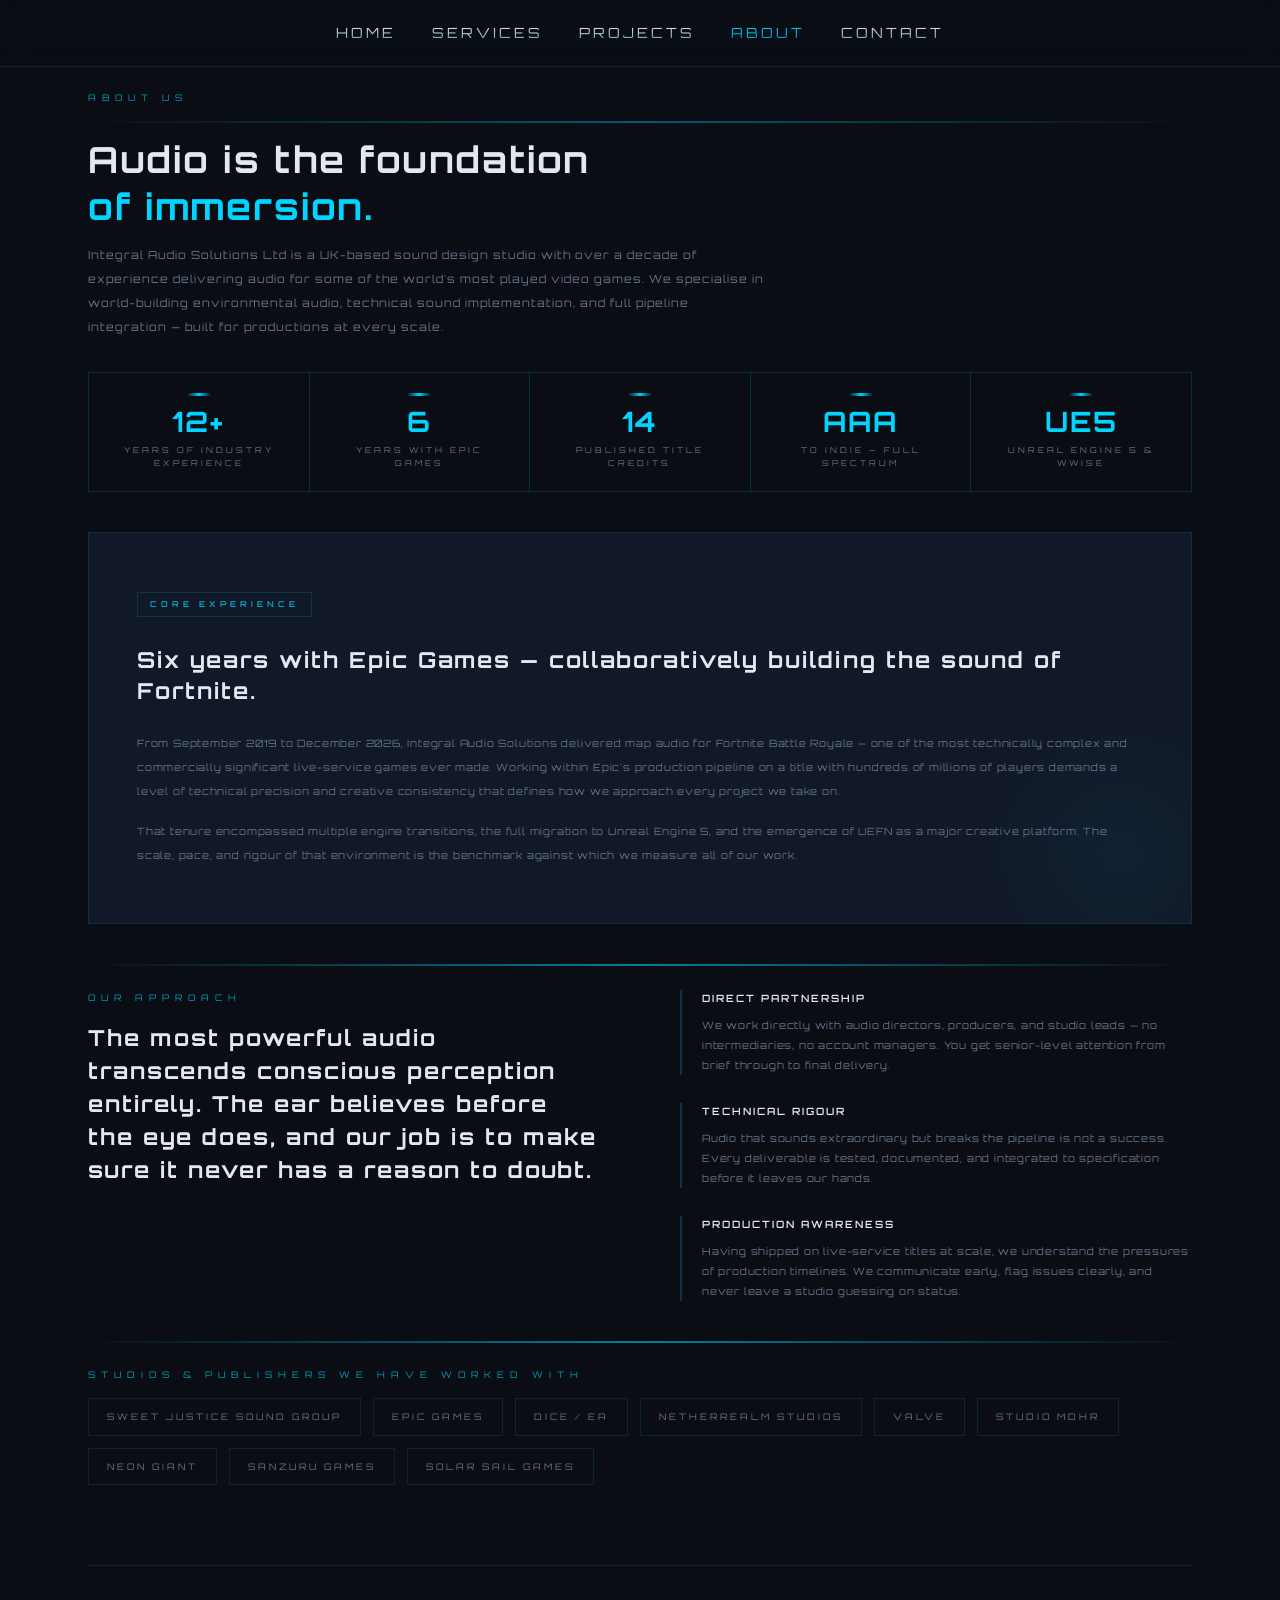
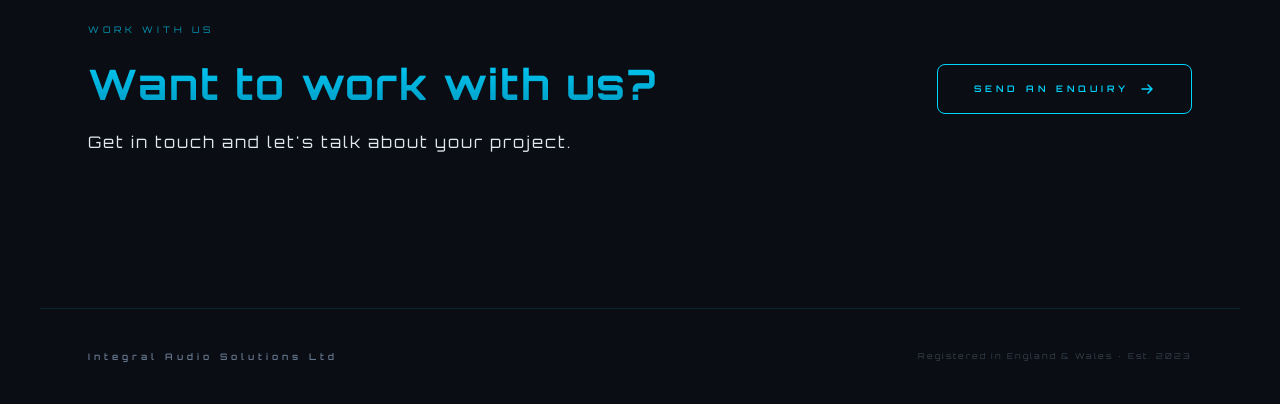
==== pages/about.html @ 3fc66975 "update" ====
<!DOCTYPE html>
<html lang="en-GB">
<head>
  <meta charset="UTF-8">
  <meta name="viewport" content="width=device-width, initial-scale=1.0">
  <!-- ==========================================================
       FAVICON / APP ICONS
       The browser picks the best match it understands from this
       list. The SVG is the master file (stays sharp at any size);
       the two PNGs cover browsers that don't support SVG icons;
       the Apple touch icon is used when the site is saved to an
       iOS home screen. A legacy favicon.ico also sits at the site
       root, which browsers and crawlers request automatically.
       ========================================================== -->
  <link rel="icon" type="image/svg+xml" href="../assets/images/favicon.svg">
  <link rel="icon" type="image/png" sizes="32x32" href="../assets/images/favicon-32x32.png">
  <link rel="icon" type="image/png" sizes="16x16" href="../assets/images/favicon-16x16.png">
  <link rel="apple-touch-icon" sizes="180x180" href="../assets/images/apple-touch-icon.png">
  <link rel="manifest" href="../site.webmanifest">
  <!-- Tints the browser chrome on mobile to match the site background -->
  <meta name="theme-color" content="#0a0e14">


  <!-- Primary SEO -->
  <title>About — UK Game Audio Contractor with AAA Credits | Integral Audio Solutions Ltd</title>
  <meta name="description" content="Integral Audio Solutions Ltd is a UK-based game audio company with 12+ years of industry experience. Six years delivering Fortnite Battle Royale map audio for Epic Games, with deep specialisms in UE5, Wwise, and UEFN.">
  <link rel="canonical" href="https://www.integralaudiosolutions.co.uk/pages/about.html">

  <!-- Open Graph — controls how the site looks when shared on LinkedIn, Slack, Discord -->
  <meta property="og:type" content="website">
  <meta property="og:url" content="https://www.integralaudiosolutions.co.uk/pages/about.html">
  <meta property="og:title" content="About Integral Audio Solutions Ltd — UK Game Audio">
  <meta property="og:description" content="12+ years of AAA game audio experience. Six years on Fortnite Battle Royale with Epic Games. Specialists in UE5, Wwise, UEFN and world-building environmental audio.">
  <meta property="og:site_name" content="Integral Audio Solutions Ltd">

  <link href="https://fonts.googleapis.com/css2?family=Orbitron:wght@400;600;700&display=swap" rel="stylesheet">

  <style>
    *, *::before, *::after { box-sizing: border-box; margin: 0; padding: 0; }

    :root {
      --bg:       #0a0e14;
      --surface:  #111827;
      --surface-2:#1a2332;
      --cyan:     #00d4ff;
      --violet:   #7c3aed;
      --text:     #e2e8f0;
      --muted:    #64748b;
      --border:   rgba(0,212,255,0.12);
      --font:     'Orbitron','Courier New',monospace;
    }

    html { scroll-behavior: smooth; }

    body {
      background: var(--bg);
      color: var(--text);
      font-family: var(--font);
      font-size: 15px;
      line-height: 1.7;
      overflow-x: hidden;
      min-height: 100vh;
    }

    /* ── NAV ─────────────────────────────────────────────────── */
    nav {
      position: fixed;
      top: 0; left: 0; right: 0;
      z-index: 100;
      display: flex;
      align-items: center;
      justify-content: center;
      padding: 20px 48px;
      background: rgba(10,14,20,0.85);
      backdrop-filter: blur(12px);
      -webkit-backdrop-filter: blur(12px);
      border-bottom: 1px solid var(--border);
    }

    .nav-links {
      display: flex;
      gap: 36px;
      list-style: none;
    }

    .nav-links a {
      font-family: var(--font);
      font-size: 14px;
      font-weight: 400;
      letter-spacing: 3px;
      text-decoration: none;
      text-transform: uppercase;
      background: linear-gradient(180deg, #e2e8f0 0%, #7a9ab5 100%);
      -webkit-background-clip: text;
      -webkit-text-fill-color: transparent;
      background-clip: text;
    }
    .nav-links a:hover,
    .nav-links a.active {
      background: linear-gradient(180deg, #00d4ff 0%, #0090b8 100%);
      -webkit-background-clip: text;
      -webkit-text-fill-color: transparent;
      background-clip: text;
    }

    /* ── HAMBURGER BUTTON ────────────────────────────────── */
    .nav-burger {
      display: none;
      flex-direction: column;
      justify-content: center;
      align-items: center;
      gap: 5px;
      width: 40px;
      height: 40px;
      background: transparent;
      border: 1px solid var(--border);
      cursor: pointer;
      padding: 8px;
      flex-shrink: 0;
    }
    .nav-burger span {
      display: block;
      width: 22px;
      height: 2px;
      background: var(--cyan);
      transition: transform 0.3s, opacity 0.3s;
    }
    .nav-burger.open span:nth-child(1) { transform: translateY(7px) rotate(45deg); }
    .nav-burger.open span:nth-child(2) { opacity: 0; }
    .nav-burger.open span:nth-child(3) { transform: translateY(-7px) rotate(-45deg); }

    /* ── MOBILE NAV OVERLAY ──────────────────────────────── */
    .nav-overlay {
      display: none;
      position: fixed;
      inset: 0;
      z-index: 200;
      background: rgba(10,14,20,0.97);
      backdrop-filter: blur(16px);
      -webkit-backdrop-filter: blur(16px);
      flex-direction: column;
      align-items: center;
      justify-content: center;
    }
    .nav-overlay.open { display: flex; }
    .nav-overlay ul {
      list-style: none;
      display: flex;
      flex-direction: column;
      align-items: center;
      width: 100%;
    }
    .nav-overlay ul li {
      width: 100%;
      text-align: center;
      border-bottom: 1px solid var(--border);
    }
    .nav-overlay ul li:first-child { border-top: 1px solid var(--border); }
    .nav-overlay ul a {
      display: block;
      padding: 22px 24px;
      font-family: var(--font);
      font-size: 11px;
      font-weight: 400;
      letter-spacing: 4px;
      text-transform: uppercase;
      text-decoration: none;
      background: linear-gradient(180deg, #e2e8f0 0%, #7a9ab5 100%);
      -webkit-background-clip: text;
      -webkit-text-fill-color: transparent;
      background-clip: text;
    }
    .nav-overlay ul a:hover,
    .nav-overlay ul a.active {
      background: linear-gradient(180deg, #00d4ff 0%, #0090b8 100%);
      -webkit-background-clip: text;
      -webkit-text-fill-color: transparent;
      background-clip: text;
    }
    .nav-overlay-close {
      position: absolute;
      top: 16px; right: 20px;
      background: transparent;
      border: none;
      cursor: pointer;
      font-family: var(--font);
      font-size: 18px;
      color: var(--cyan);
      padding: 8px;
    }

    @media (max-width: 700px) {
      nav { justify-content: flex-end; padding: 14px 20px; }
      .nav-links { display: none; }
      .nav-burger { display: flex; }
    }


    /* ── PAGE LAYOUT ─────────────────────────────────────────── */
    .page-wrap {
      max-width: 1200px;
      margin: 0 auto;
      padding: 90px 48px 96px;
    }

    /* ── PAGE HEADER ─────────────────────────────────────────── */
    .page-header {
      margin-bottom: 32px;
    }

    .page-label {
      font-size: 9px;
      font-weight: 400;
      letter-spacing: 6px;
      color: var(--cyan);
      text-transform: uppercase;
      opacity: 0.7;
      margin-bottom: 16px;
    }

    .page-title {
      font-size: clamp(22px, 3vw, 36px);
      font-weight: 700;
      letter-spacing: 2px;
      color: var(--text);
      line-height: 1.3;
      margin-bottom: 12px;
    }

    .page-title span { color: var(--cyan); }

    .page-divider {
      width: 100%;
      height: 2px;
      background: linear-gradient(90deg, transparent 0%, var(--cyan) 50%, transparent 100%);
      opacity: 0.38; /* 50% brighter than 0.25 */
      margin-bottom: 14px;
    }

    .page-intro {
      font-size: 11px;
      letter-spacing: 1px;
      color: var(--muted);
      line-height: 2.2;
      max-width: 680px;
    }

    /* ── STAT ROW ────────────────────────────────────────────── */
    .stat-row {
      display: flex;
      border: 1px solid rgba(0,212,255,0.18); /* brighter border */
      margin-bottom: 40px;
    }

    .stat-item {
      flex: 1;
      padding: 20px 28px; /* tighter vertical */
      border-right: 1px solid rgba(0,212,255,0.18);
      text-align: center;
    }

    .stat-item:last-child { border-right: none; }

    .stat-item::before {
      content: '';
      display: block;
      width: 24px;
      height: 3px; /* thicker accent bar */
      background: linear-gradient(90deg, transparent, var(--cyan), transparent);
      margin: 0 auto 12px;
    }

    .stat-number {
      font-size: 28px;
      font-weight: 700;
      color: var(--cyan);
      letter-spacing: 2px;
      line-height: 1;
      margin-bottom: 8px;
    }

    .stat-label {
      font-size: 8px;
      font-weight: 400;
      letter-spacing: 3px;
      color: var(--muted);
      text-transform: uppercase;
    }

    /* ── EPIC GAMES FEATURE BLOCK ────────────────────────────── */
    .feature-block {
      display: block;
      margin-bottom: 40px;
    }

    .feature-main {
      background: var(--surface);
      border: 1px solid var(--border);
      padding: 56px 48px;
      position: relative;
      overflow: hidden;
    }

    /* Subtle glow in corner */
    .feature-main::after {
      content: '';
      position: absolute;
      bottom: -80px; right: -80px;
      width: 300px; height: 300px;
      background: radial-gradient(circle, rgba(0,212,255,0.05) 0%, transparent 70%);
      pointer-events: none;
    }

    .feature-tag {
      display: inline-block;
      font-size: 8px;
      font-weight: 600;
      letter-spacing: 4px;
      color: var(--cyan);
      text-transform: uppercase;
      border: 1px solid rgba(0,212,255,0.2);
      padding: 5px 12px;
      margin-bottom: 28px;
      opacity: 0.8;
    }

    .feature-title {
      font-size: clamp(16px, 2vw, 22px);
      font-weight: 700;
      letter-spacing: 2px;
      color: var(--text);
      line-height: 1.4;
      margin-bottom: 24px;
    }

    .feature-body {
      font-size: 10px;
      letter-spacing: 0.8px;
      color: var(--muted);
      line-height: 2.4;
    }

    .feature-body p + p { margin-top: 16px; }

    /* Right column — stack of two detail cards */
    .feature-detail-col {
      display: flex;
      flex-direction: column;
      gap: 2px;
    }

    .feature-detail {
      flex: 1;
      background: var(--surface);
      border: 1px solid var(--border);
      padding: 36px 36px;
    }

    .detail-label {
      font-size: 8px;
      font-weight: 600;
      letter-spacing: 4px;
      color: var(--cyan);
      text-transform: uppercase;
      opacity: 0.7;
      margin-bottom: 12px;
    }

    .detail-value {
      font-size: 10px;
      letter-spacing: 1px;
      color: var(--muted);
      line-height: 2;
    }

    .detail-value strong {
      color: var(--text);
      font-weight: 600;
    }

    /* ── ETHOS SECTION ───────────────────────────────────────── */
    .ethos-section {
      border-top: 2px solid transparent;
      border-image: linear-gradient(90deg, transparent 0%, rgba(0,212,255,0.57) 50%, transparent 100%) 1;
      padding-top: 24px;
      margin-bottom: 40px;
      display: grid;
      grid-template-columns: 1fr 1fr;
      gap: 80px;
      align-items: start;
    }

    .ethos-left .section-label {
      font-size: 9px;
      font-weight: 400;
      letter-spacing: 6px;
      color: var(--cyan);
      text-transform: uppercase;
      opacity: 0.7;
      margin-bottom: 16px;
    }

    .ethos-left .section-title {
      font-size: clamp(16px, 2vw, 22px);
      font-weight: 700;
      letter-spacing: 2px;
      color: var(--text);
      line-height: 1.5;
    }

    .ethos-right {
      display: flex;
      flex-direction: column;
      gap: 28px;
    }

    .ethos-point {
      border-left: 2px solid rgba(0,212,255,0.2);
      padding-left: 20px;
      transition: border-color 0.2s;
    }

    .ethos-point:hover {
      border-left-color: var(--cyan);
    }

    .ethos-point-title {
      font-size: 10px;
      font-weight: 600;
      letter-spacing: 2px;
      color: var(--text);
      text-transform: uppercase;
      margin-bottom: 8px;
    }

    .ethos-point-body {
      font-size: 10px;
      letter-spacing: 0.8px;
      color: var(--muted);
      line-height: 2;
    }

    /* ── CLIENT SECTION ──────────────────────────────────────── */
    .clients-section {
      border-top: 2px solid transparent;
      border-image: linear-gradient(90deg, transparent 0%, rgba(0,212,255,0.57) 50%, transparent 100%) 1;
      padding-top: 24px;
      margin-bottom: 40px;
    }

    .clients-label {
      font-size: 9px;
      font-weight: 400;
      letter-spacing: 6px;
      color: var(--cyan);
      text-transform: uppercase;
      opacity: 0.7;
      margin-bottom: 16px;
    }

    .clients-list {
      display: flex;
      flex-wrap: wrap;
      gap: 12px;
    }

    .client-tag {
      font-size: 9px;
      letter-spacing: 3px;
      color: var(--muted);
      text-transform: uppercase;
      border: 1px solid var(--border);
      padding: 10px 18px;
      transition: border-color 0.2s, color 0.2s;
    }

    .client-tag:hover {
      border-color: rgba(0,212,255,0.3);
      color: var(--text);
    }

    /* ── CTA BAND ────────────────────────────────────────────── */
    .cta-band {
      background: transparent;
      border: none;
      padding: 56px 0;
      display: flex;
      align-items: center;
      justify-content: space-between;
      gap: 40px;
      margin-top: 80px;
      border-top: 1px solid var(--border);
    }

    .cta-label {
      font-size: 9px;
      letter-spacing: 4px;
      color: var(--cyan);
      text-transform: uppercase;
      opacity: 0.7;
      margin-bottom: 12px;
    }

    .cta-title {
      font-size: clamp(28px, 3.5vw, 42px);
      font-weight: 700;
      letter-spacing: 2px;
      background: linear-gradient(180deg, #00d4ff 0%, #0090b8 100%);
      -webkit-background-clip: text;
      -webkit-text-fill-color: transparent;
      background-clip: text;
    }

    .cta-subtitle {
      font-size: clamp(12px, 1.5vw, 16px);
      font-weight: 400;
      letter-spacing: 2px;
      color: var(--text);
      margin-top: 8px;
    }

    .btn-cta {
      flex-shrink: 0;
      display: inline-flex;
      align-items: center;
      gap: 10px;
      padding: 16px 36px;
      border: 1px solid var(--cyan);
      border-radius: 8px;
      background: transparent;
      color: var(--cyan);
      font-family: var(--font);
      font-size: 9px;
      font-weight: 600;
      letter-spacing: 4px;
      text-transform: uppercase;
      text-decoration: none;
      transition: background 0.25s, color 0.25s;
    }
    .btn-cta:hover { background: var(--cyan); color: var(--bg); }
    .btn-cta svg { transition: transform 0.25s; }
    .btn-cta:hover svg { transform: translateX(4px); }

    /* ── FOOTER ──────────────────────────────────────────────── */
    footer {
      padding: 40px 48px;
      display: flex;
      align-items: center;
      justify-content: space-between;
      border-top: 1px solid var(--border);
      max-width: 1200px;
      margin: 0 auto;
    }

    .footer-name {
      font-size: 9px;
      font-weight: 600;
      letter-spacing: 4px;
      color: var(--muted);
    }

    .footer-copy {
      font-size: 8px;
      letter-spacing: 2px;
      color: var(--muted);
      opacity: 0.5;
    }

    /* ── RESPONSIVE ──────────────────────────────────────────── */
    @media (max-width: 900px) {
      .feature-block { grid-template-columns: 1fr; }
      .ethos-section { grid-template-columns: 1fr; gap: 40px; }
      .cta-band { flex-direction: column; align-items: flex-start; gap: 24px; }
    }

    @media (max-width: 600px) {
      .page-wrap { padding: 100px 20px 64px; }
      .stat-row { flex-wrap: wrap; }
      .stat-item { min-width: 50%; border-bottom: 1px solid var(--border); }
      .feature-main { padding: 36px 24px; }
      footer { flex-direction: column; gap: 12px; text-align: center; padding: 32px 20px; }
    }
  </style>
</head>

<body>

  <!-- NAV -->
  <nav>
    <ul class="nav-links">
      <li><a href="../index.html">Home</a></li>
      <li><a href="services.html">Services</a></li>
      <li><a href="projects.html">Projects</a></li>
      <li><a href="about.html" class="active">About</a></li>
      <li><a href="contact.html">Contact</a></li>
    </ul>
    <button class="nav-burger" id="nav-burger" aria-label="Open navigation"><span></span><span></span><span></span></button>
  </nav>

  <div class="nav-overlay" id="nav-overlay">
    <button class="nav-overlay-close" id="nav-overlay-close" aria-label="Close">&#10005;</button>
    <ul>
      <li><a href="../index.html">Home</a></li>
      <li><a href="services.html">Services</a></li>
      <li><a href="projects.html">Projects</a></li>
      <li><a href="about.html" class="active">About</a></li>
      <li><a href="contact.html">Contact</a></li>
    </ul>
  </div>

  <div class="page-wrap">

    <!-- Header -->
    <div class="page-header">
      <div class="page-label">About Us</div>
      <div class="page-divider"></div>
      <h1 class="page-title">
        Audio is the foundation<br>
        <span>of immersion.</span>
      </h1>
      <p class="page-intro">
        Integral Audio Solutions Ltd is a UK-based sound design studio with over a
        decade of experience delivering audio for some of the world's most played
        video games. We specialise in world-building environmental audio, technical
        sound implementation, and full pipeline integration — built for productions
        at every scale.
      </p>
    </div>

    <!-- Stats -->
    <div class="stat-row">
      <div class="stat-item">
        <div class="stat-number">12+</div>
        <div class="stat-label">Years of industry experience</div>
      </div>
      <div class="stat-item">
        <div class="stat-number">6</div>
        <div class="stat-label">Years with Epic Games</div>
      </div>
      <div class="stat-item">
        <div class="stat-number">14</div>
        <div class="stat-label">Published title credits</div>
      </div>
      <div class="stat-item">
        <div class="stat-number">AAA</div>
        <div class="stat-label">To Indie — full spectrum</div>
      </div>
      <div class="stat-item">
        <div class="stat-number">UE5</div>
        <div class="stat-label">Unreal Engine 5 &amp; Wwise</div>
      </div>
    </div>

    <!-- Epic Games feature -->
    <div class="feature-block">

      <div class="feature-main">
        <div class="feature-tag">Core Experience</div>
        <h2 class="feature-title">Six years with Epic Games — collaboratively building the sound of Fortnite.</h2>
        <div class="feature-body">
          <p>
            From September 2019 to December 2026, Integral Audio Solutions delivered
            map audio for Fortnite Battle Royale — one of the most technically complex
            and commercially significant live-service games ever made. Working within
            Epic's production pipeline on a title with hundreds of millions of players
            demands a level of technical precision and creative consistency that defines
            how we approach every project we take on.
          </p>
          <p>
            That tenure encompassed multiple engine transitions, the full migration to
            Unreal Engine 5, and the emergence of UEFN as a major creative platform.
            The scale, pace, and rigour of that environment is the benchmark against
            which we measure all of our work.
          </p>
        </div>
      </div>

    </div>

    <!-- Ethos -->
    <div class="ethos-section">
      <div class="ethos-left">
        <div class="section-label">Our Approach</div>
        <div class="section-title">
          The most powerful audio transcends conscious perception entirely. The ear believes before the eye does, and our job is to make sure it never has a reason to doubt.
        </div>
      </div>
      <div class="ethos-right">
        <div class="ethos-point">
          <div class="ethos-point-title">Direct Partnership</div>
          <p class="ethos-point-body">
            We work directly with audio directors, producers, and studio leads — no
            intermediaries, no account managers. You get senior-level attention from
            brief through to final delivery.
          </p>
        </div>
        <div class="ethos-point">
          <div class="ethos-point-title">Technical Rigour</div>
          <p class="ethos-point-body">
            Audio that sounds extraordinary but breaks the pipeline is not a success.
            Every deliverable is tested, documented, and integrated to specification
            before it leaves our hands.
          </p>
        </div>
        <div class="ethos-point">
          <div class="ethos-point-title">Production Awareness</div>
          <p class="ethos-point-body">
            Having shipped on live-service titles at scale, we understand the pressures
            of production timelines. We communicate early, flag issues clearly, and
            never leave a studio guessing on status.
          </p>
        </div>
      </div>
    </div>

    <!-- Clients -->
    <div class="clients-section">
      <div class="clients-label">Studios &amp; Publishers We Have Worked With</div>
      <div class="clients-list">
        <div class="client-tag">Sweet Justice Sound Group</div>
        <div class="client-tag">Epic Games</div>
        <div class="client-tag">DICE / EA</div>
        <div class="client-tag">NetherRealm Studios</div>
        <div class="client-tag">Valve</div>
        <div class="client-tag">Studio MDHR</div>
        <div class="client-tag">Neon Giant</div>
        <div class="client-tag">Sanzuru Games</div>
        <div class="client-tag">Solar Sail Games</div>
      </div>
    </div>

    <!-- CTA -->
    <div class="cta-band">
      <div>
        <div class="cta-label">Work With Us</div>
        <div class="cta-title">Want to work with us?</div>
        <div class="cta-subtitle">Get in touch and let's talk about your project.</div>
      </div>
      <a href="contact.html" class="btn-cta">
        Send an Enquiry
        <svg width="16" height="16" viewBox="0 0 16 16" fill="none">
          <path d="M3 8h10M9 4l4 4-4 4" stroke="currentColor"
                stroke-width="1.5" stroke-linecap="round" stroke-linejoin="round"/>
        </svg>
      </a>
    </div>

  </div>

  <!-- FOOTER -->
  <footer>
    <div class="footer-name">Integral Audio Solutions Ltd</div>
    <div class="footer-copy">Registered in England &amp; Wales · Est. 2023</div>
  </footer>


  <script>
    /* ── Hamburger menu ──────────────────────────────────── */
    const burger   = document.getElementById('nav-burger');
    const overlay  = document.getElementById('nav-overlay');
    const closeBtn = document.getElementById('nav-overlay-close');
    function openMenu()  { overlay.classList.add('open'); burger.classList.add('open'); document.body.style.overflow = 'hidden'; }
    function closeMenu() { overlay.classList.remove('open'); burger.classList.remove('open'); document.body.style.overflow = ''; }
    burger.addEventListener('click', openMenu);
    closeBtn.addEventListener('click', closeMenu);
    overlay.querySelectorAll('a').forEach(a => a.addEventListener('click', closeMenu));
  </script>
  <script data-goatcounter="https://integralaudio.goatcounter.com/count" async src="//gc.zgo.at/count.js"></script>
</body>
</html>
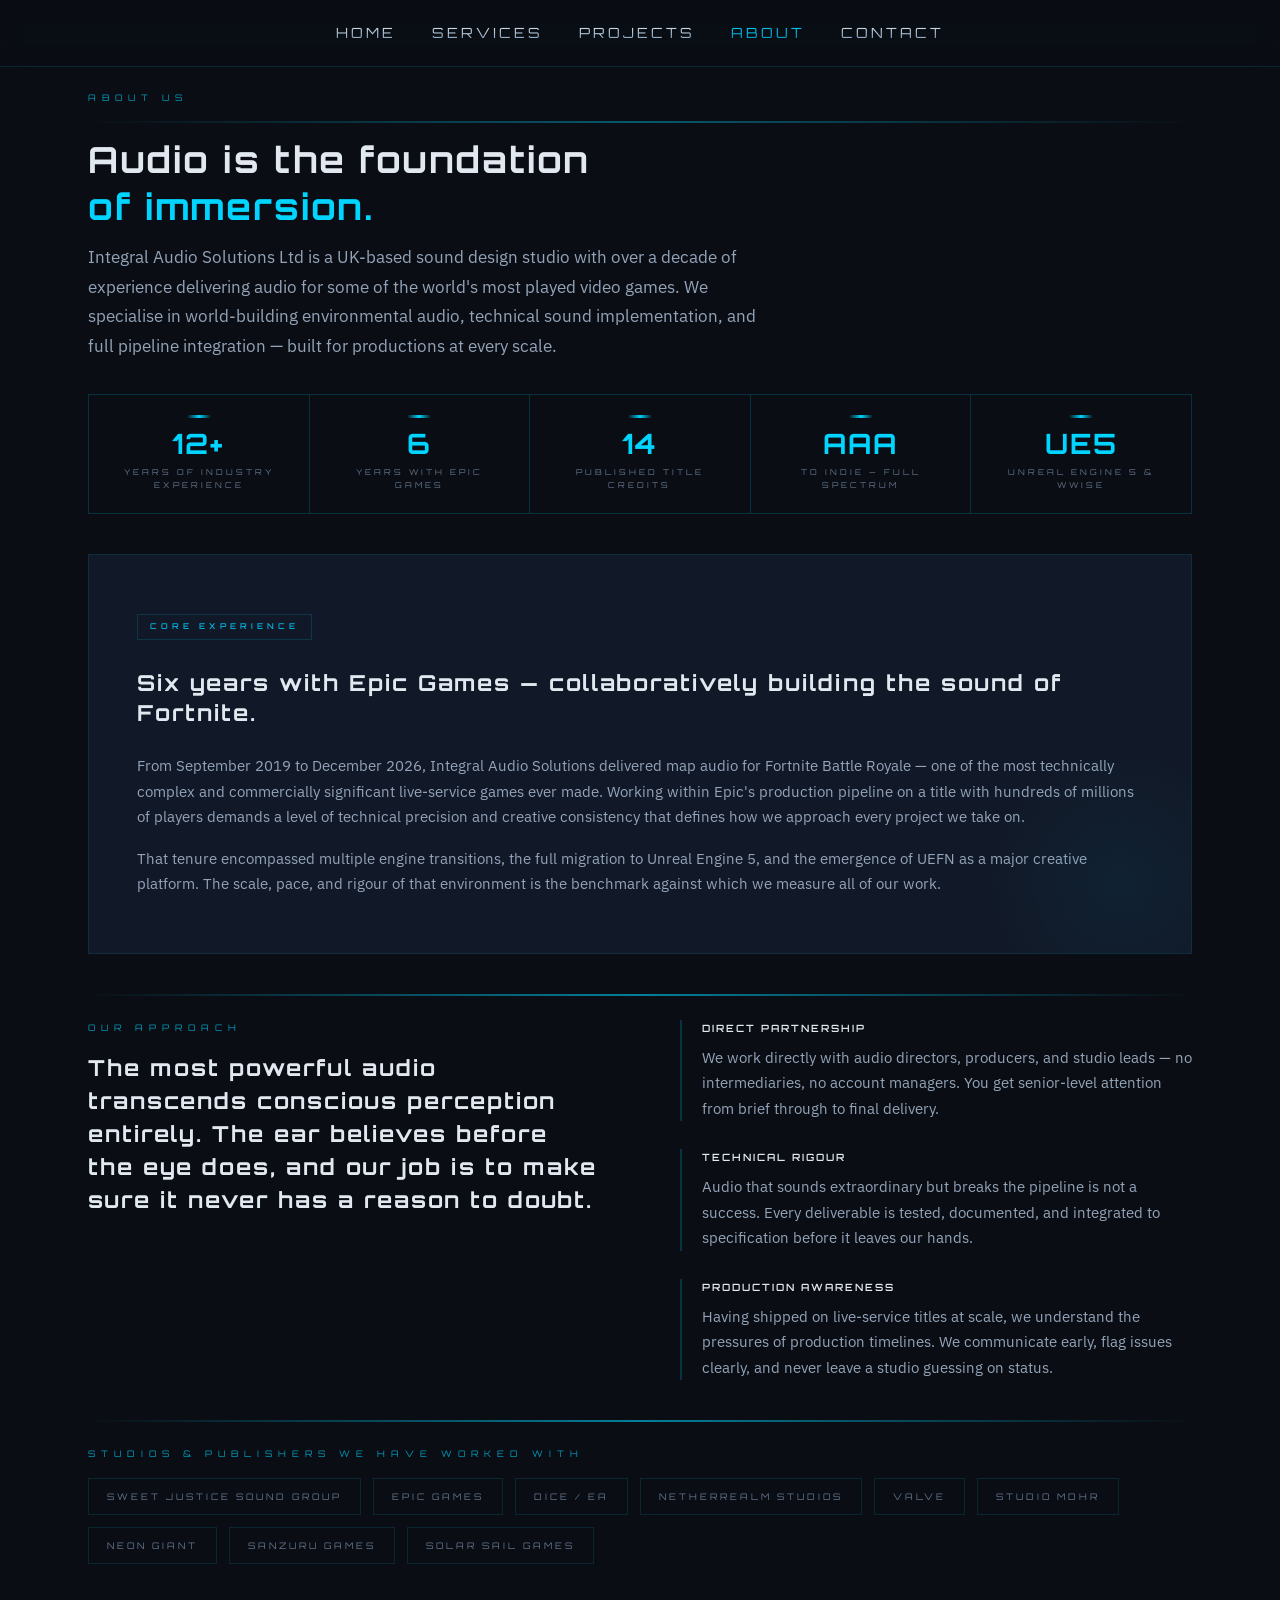
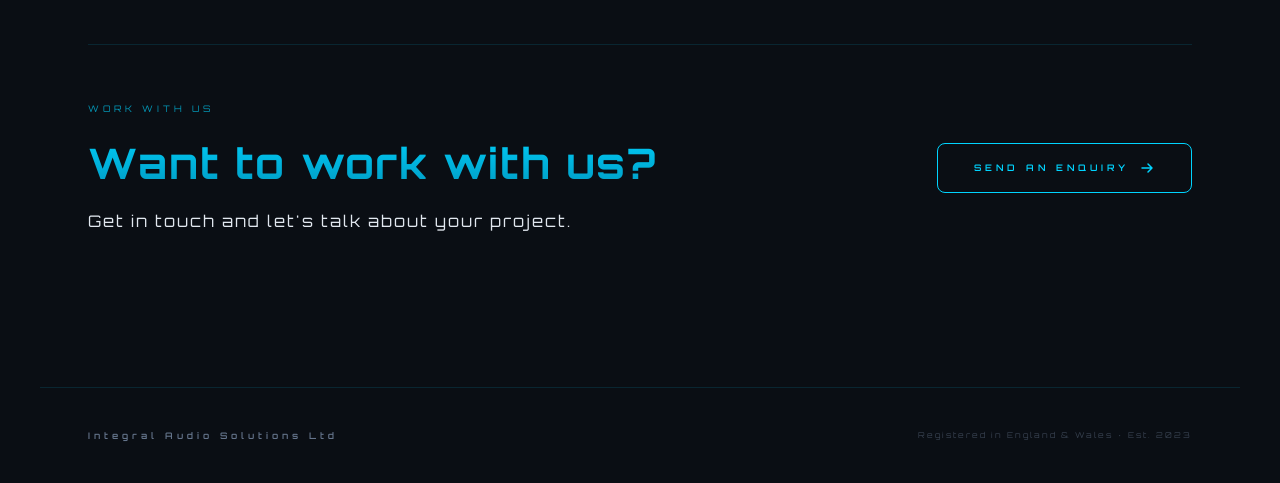
==== commit 0204a4a4: "Body text to IBM Plex Sans; projects one card per row on phones; fix contact page side-scroll and iP" ====
--- a/pages/about.html
+++ b/pages/about.html
@@ -33,7 +33,7 @@
   <meta property="og:description" content="12+ years of AAA game audio experience. Six years on Fortnite Battle Royale with Epic Games. Specialists in UE5, Wwise, UEFN and world-building environmental audio.">
   <meta property="og:site_name" content="Integral Audio Solutions Ltd">
 
-  <link href="https://fonts.googleapis.com/css2?family=Orbitron:wght@400;600;700&display=swap" rel="stylesheet">
+  <link href="https://fonts.googleapis.com/css2?family=Orbitron:wght@400;600;700&family=IBM+Plex+Sans:wght@400;500;600&display=swap" rel="stylesheet">
 
   <style>
     *, *::before, *::after { box-sizing: border-box; margin: 0; padding: 0; }
@@ -579,6 +579,53 @@
       .stat-item { min-width: 50%; border-bottom: 1px solid var(--border); }
       .feature-main { padding: 36px 24px; }
       footer { flex-direction: column; gap: 12px; text-align: center; padding: 32px 20px; }
+    }
+
+    /* =====================================================
+       READABLE BODY TEXT — IBM Plex Sans
+       Orbitron stays for the logo, headings, labels, buttons
+       and navigation. Anything you read as a sentence uses
+       IBM Plex Sans instead: no wide letter-spacing, larger
+       size, and a lighter grey (#94a3b8) for better contrast
+       on the dark background. This block sits at the end of
+       the stylesheet so it overrides the older Orbitron rules.
+       ===================================================== */
+    :root {
+      --font-text: 'IBM Plex Sans', system-ui, -apple-system, 'Segoe UI', sans-serif;
+      --text-body: #94a3b8;  /* body copy grey — brighter than --muted */
+    }
+
+    /* Lead paragraphs — intros at the top of a page */
+    .page-intro {
+      font-family: var(--font-text);
+      font-size: 17px;
+      letter-spacing: 0;
+      line-height: 1.75;
+      color: var(--text-body);
+    }
+
+    /* Card and section descriptions */
+    .feature-body,
+    .detail-value,
+    .ethos-point-body {
+      font-family: var(--font-text);
+      font-size: 15px;
+      letter-spacing: 0;
+      line-height: 1.7;
+      color: var(--text-body);
+    }
+
+    /* Bold words inside body text keep the same font, just heavier */
+    .page-intro strong, .feature-body strong, .detail-value strong, .ethos-point-body strong {
+      font-family: var(--font-text);
+      font-weight: 600;
+      color: var(--text);
+    }
+
+    /* Phones — slightly smaller so lines are not too short */
+    @media (max-width: 768px) {
+      .page-intro { font-size: 16px; }
+      .feature-body, .detail-value, .ethos-point-body { font-size: 14.5px; }
     }
   </style>
 </head>
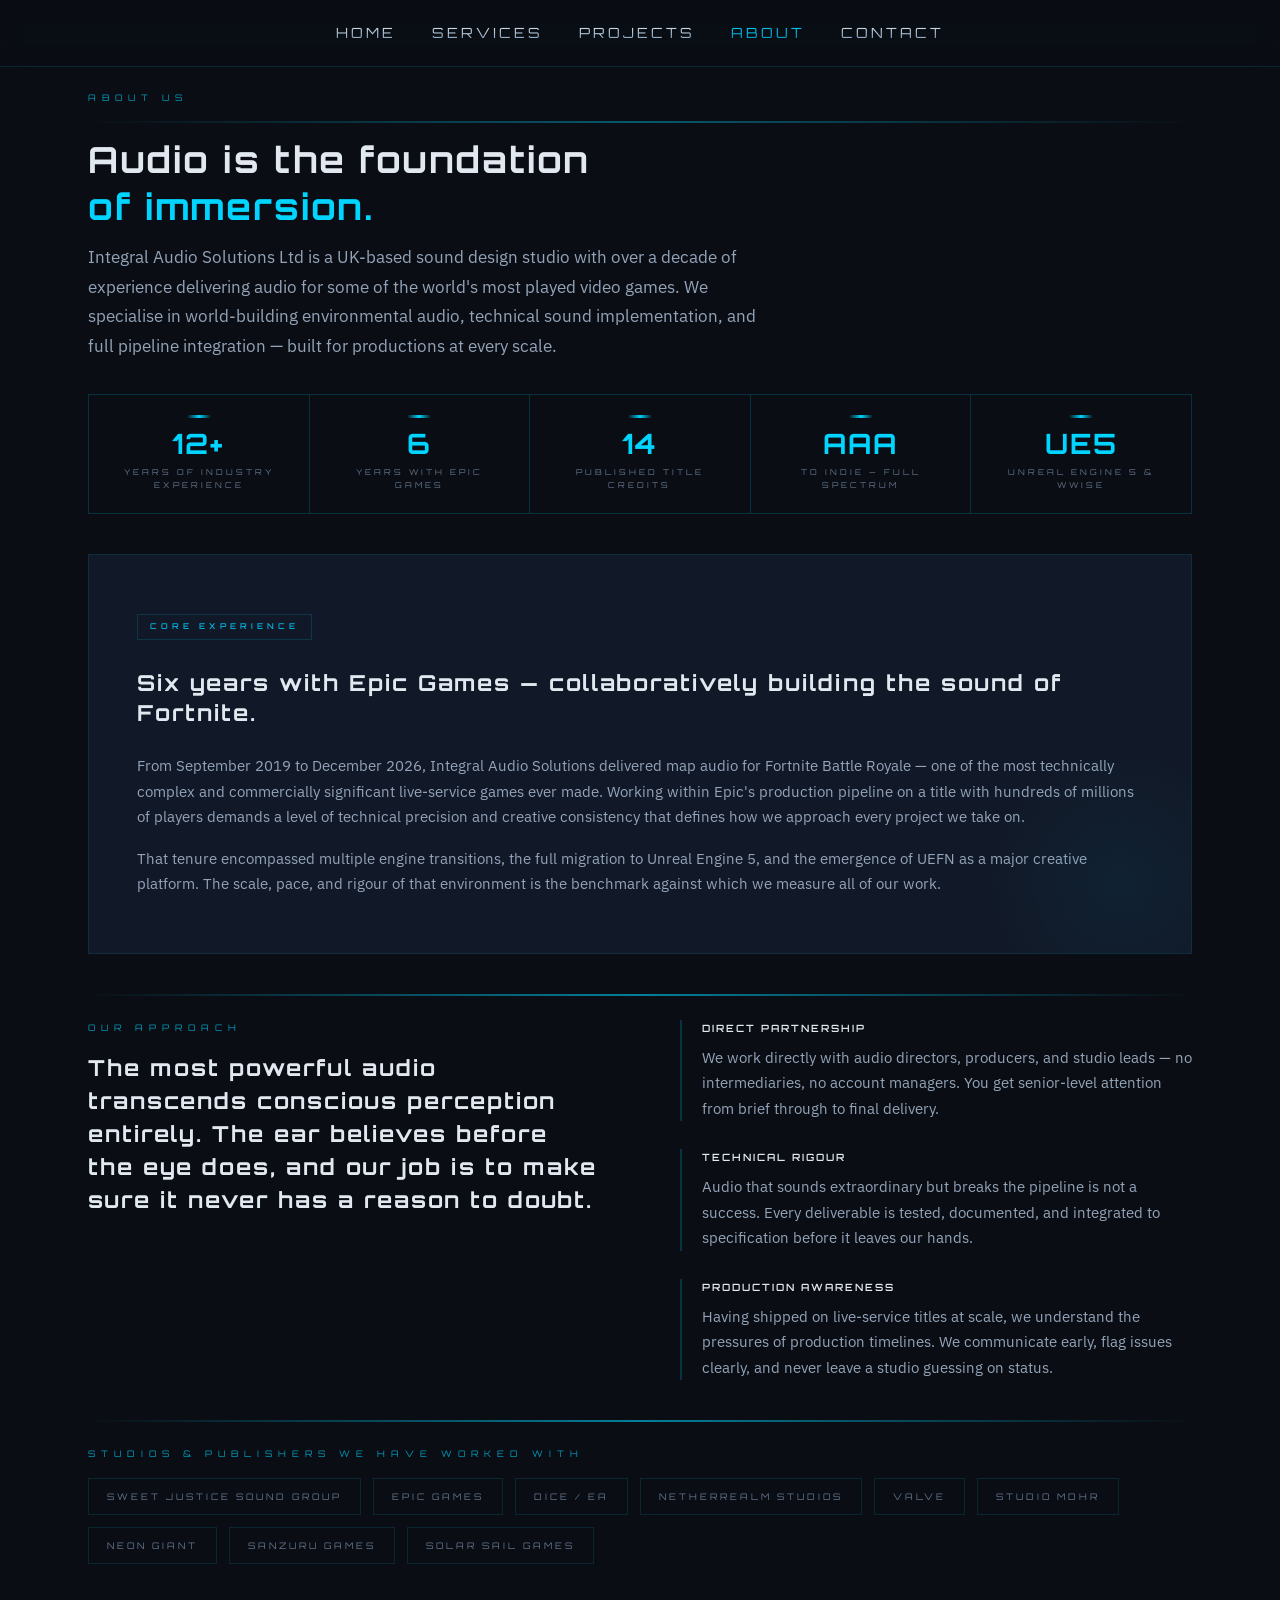
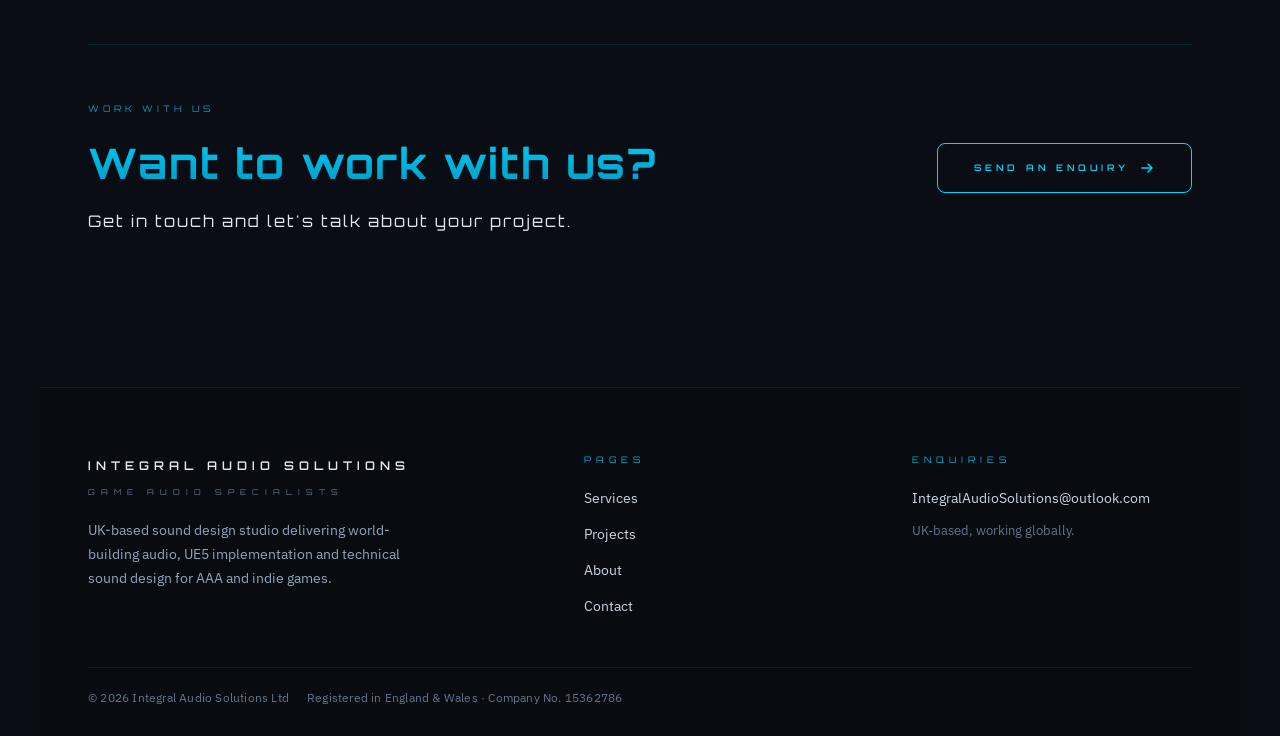
==== commit 78c3f48d: "New footer: page links, enquiries email, company number" ====
--- a/pages/about.html
+++ b/pages/about.html
@@ -626,6 +626,114 @@
     @media (max-width: 768px) {
       .page-intro { font-size: 16px; }
       .feature-body, .detail-value, .ethos-point-body { font-size: 14.5px; }
+    }
+    /* =====================================================
+       FOOTER — company details, page links and enquiries
+       Three columns on desktop, stacked on phones.
+       The bottom strip carries the legal details a UK
+       limited company should show on its website.
+       ===================================================== */
+    footer.site-footer {
+      display: block;
+      padding: 64px 48px 28px;
+      border-top: 1px solid var(--border);
+      background: #080b10;           /* a touch darker than the page */
+      text-align: left;
+    }
+
+    .footer-inner {
+      max-width: 1200px;
+      margin: 0 auto;
+      display: grid;
+      grid-template-columns: 1.6fr 1fr 1fr;
+      gap: 48px;
+    }
+
+    /* Brand column */
+    .footer-brand-name {
+      font-family: 'Orbitron', 'Courier New', monospace;
+      font-size: 12px;
+      font-weight: 600;
+      letter-spacing: 5px;
+      color: #e2e8f0;
+      text-decoration: none;
+    }
+    .footer-brand-sub {
+      font-family: 'Orbitron', 'Courier New', monospace;
+      font-size: 8px;
+      letter-spacing: 6px;
+      color: #64748b;
+      margin-top: 8px;
+    }
+    .footer-blurb {
+      font-family: 'IBM Plex Sans', system-ui, sans-serif;
+      font-size: 14px;
+      line-height: 1.7;
+      color: #94a3b8;
+      margin-top: 20px;
+      max-width: 340px;
+    }
+
+    /* Column headings — same style as the section labels */
+    .footer-heading {
+      font-family: 'Orbitron', 'Courier New', monospace;
+      font-size: 9px;
+      letter-spacing: 5px;
+      color: #00d4ff;
+      text-transform: uppercase;
+      opacity: 0.8;
+      margin-bottom: 18px;
+    }
+
+    .footer-links {
+      list-style: none;
+      display: flex;
+      flex-direction: column;
+      gap: 10px;
+    }
+
+    .footer-links a,
+    .footer-email {
+      font-family: 'IBM Plex Sans', system-ui, sans-serif;
+      font-size: 14px;
+      color: #cbd5e1;
+      text-decoration: none;
+      transition: color 0.2s;
+    }
+    .footer-links a:hover,
+    .footer-email:hover { color: #00d4ff; }
+
+    .footer-email { overflow-wrap: anywhere; }  /* only wraps on very narrow screens */
+
+    .footer-note {
+      font-family: 'IBM Plex Sans', system-ui, sans-serif;
+      font-size: 13px;
+      color: #64748b;
+      margin-top: 10px;
+      line-height: 1.6;
+    }
+
+    /* Legal strip along the bottom */
+    .footer-legal {
+      max-width: 1200px;
+      margin: 48px auto 0;
+      padding-top: 20px;
+      border-top: 1px solid var(--border);
+      font-family: 'IBM Plex Sans', system-ui, sans-serif;
+      font-size: 12px;
+      color: #64748b;
+      letter-spacing: 0.2px;
+      display: flex;
+      flex-wrap: wrap;
+      gap: 6px 18px;
+    }
+
+    @media (max-width: 768px) {
+      footer.site-footer { padding: 48px 20px 24px; text-align: left; }
+      .footer-inner { grid-template-columns: 1fr 1fr; gap: 36px 24px; }
+      .footer-brand { grid-column: 1 / -1; }   /* brand spans the full width */
+      .footer-inner > div:last-child { grid-column: 1 / -1; } /* enquiries full width so the email fits on one line */
+      .footer-legal { flex-direction: column; margin-top: 36px; }
     }
   </style>
 </head>
@@ -795,9 +903,49 @@
   </div>
 
   <!-- FOOTER -->
-  <footer>
-    <div class="footer-name">Integral Audio Solutions Ltd</div>
-    <div class="footer-copy">Registered in England &amp; Wales · Est. 2023</div>
+  <footer class="site-footer">
+    <div class="footer-inner">
+
+      <!-- Brand -->
+      <div class="footer-brand">
+        <a class="footer-brand-name" href="../index.html">INTEGRAL AUDIO SOLUTIONS</a>
+        <div class="footer-brand-sub">GAME AUDIO SPECIALISTS</div>
+        <p class="footer-blurb">
+          UK-based sound design studio delivering world-building audio, UE5 implementation
+          and technical sound design for AAA and indie games.
+        </p>
+      </div>
+
+      <!-- Page links -->
+      <div>
+        <div class="footer-heading">Pages</div>
+        <ul class="footer-links">
+          <li><a href="services.html">Services</a></li>
+          <li><a href="projects.html">Projects</a></li>
+          <li><a href="about.html">About</a></li>
+          <li><a href="contact.html">Contact</a></li>
+        </ul>
+      </div>
+
+      <!-- Enquiries -->
+      <div>
+        <div class="footer-heading">Enquiries</div>
+        <a class="footer-email" href="mailto:IntegralAudioSolutions@outlook.com">IntegralAudioSolutions@outlook.com</a>
+        <p class="footer-note">UK-based, working globally.</p>
+      </div>
+
+    </div>
+
+    <!-- Legal details: company name, number and where registered -->
+    <div class="footer-legal">
+      <span>&copy; <span class="footer-year">2026</span> Integral Audio Solutions Ltd</span>
+      <span>Registered in England &amp; Wales · Company No. 15362786</span>
+    </div>
+
+    <script>
+      /* Keeps the copyright year current without editing the HTML each January */
+      document.querySelectorAll('.footer-year').forEach(el => el.textContent = new Date().getFullYear());
+    </script>
   </footer>
 
 
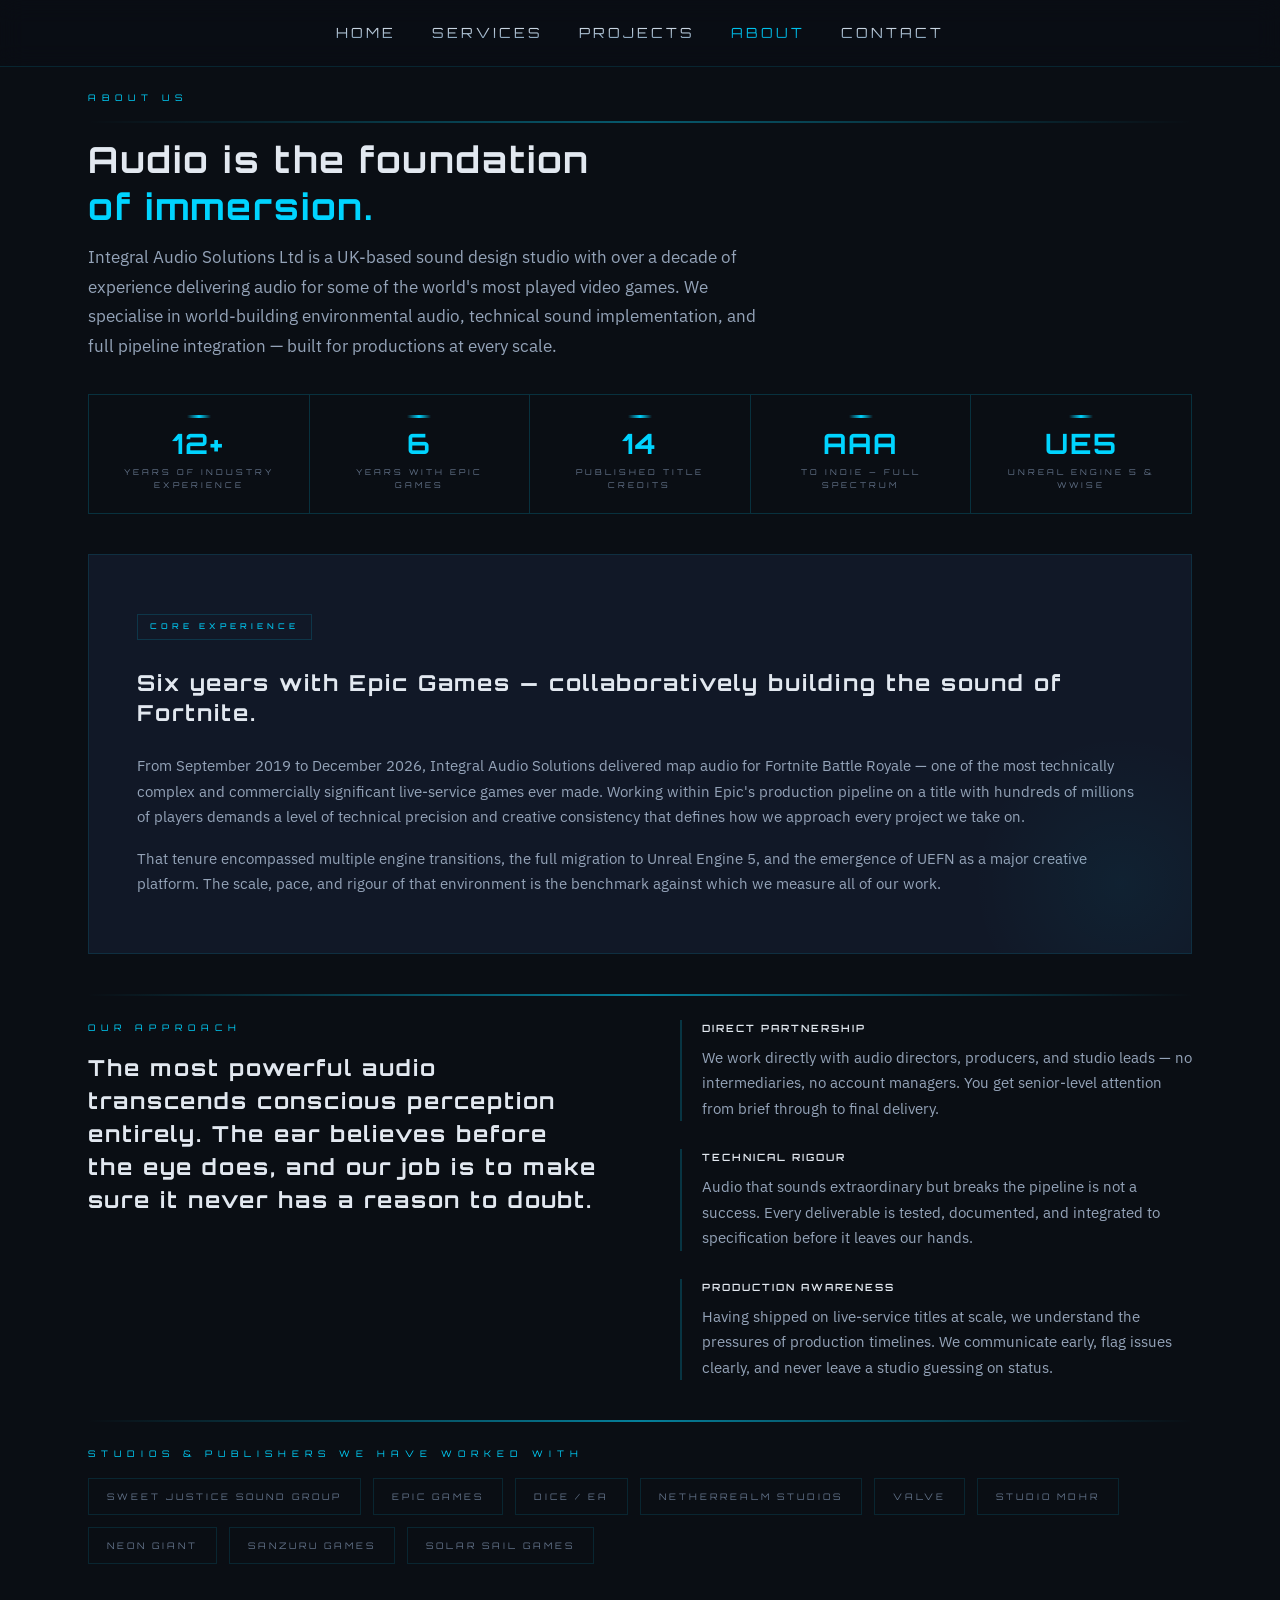
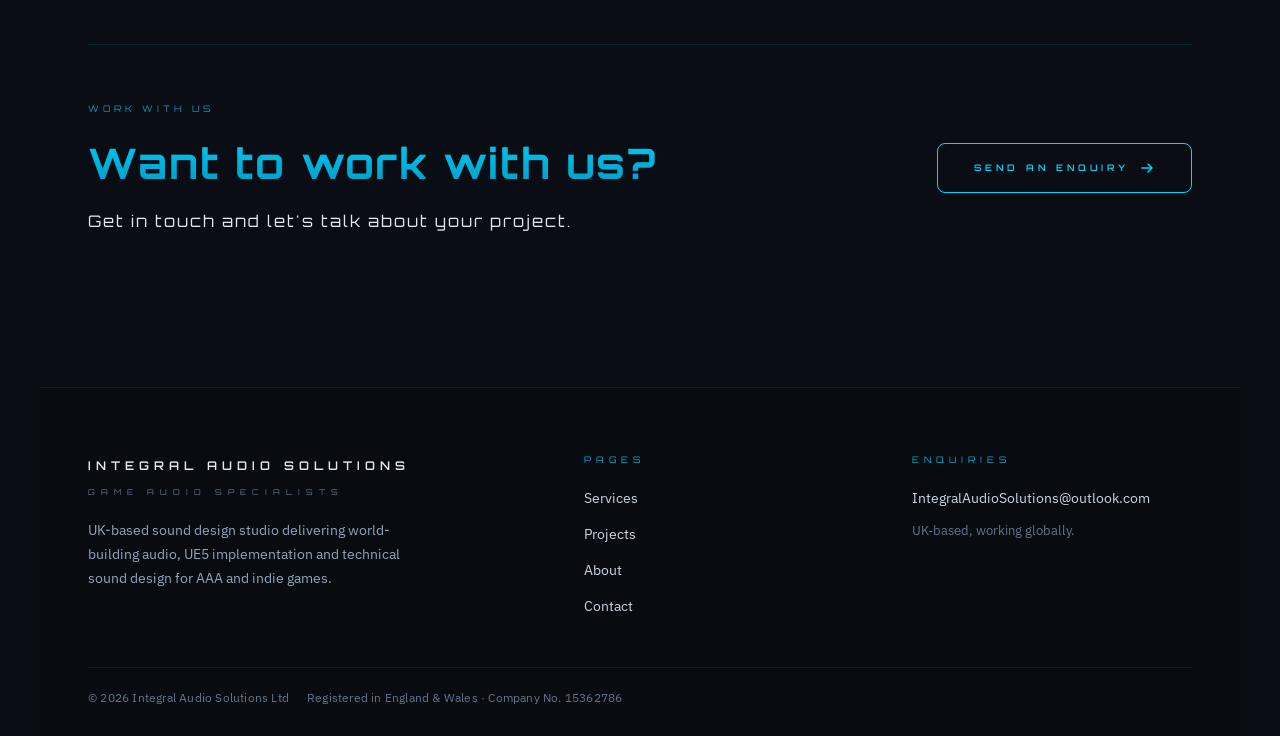
==== commit 8db00774: "Add quick scroll fade-ins (0.38s, 45ms ripple, respects reduced motion)" ====
--- a/pages/about.html
+++ b/pages/about.html
@@ -3,6 +3,15 @@
 <head>
   <meta charset="UTF-8">
   <meta name="viewport" content="width=device-width, initial-scale=1.0">
+
+  <!-- Scroll fade-ins: switch on early (before the page draws) so items
+       start hidden instead of flashing visible then disappearing.
+       Skipped entirely for visitors who ask their device for reduced motion. -->
+  <script>
+    if (!window.matchMedia('(prefers-reduced-motion: reduce)').matches && 'IntersectionObserver' in window) {
+      document.documentElement.classList.add('rv-on');
+    }
+  </script>
   <!-- ==========================================================
        FAVICON / APP ICONS
        The browser picks the best match it understands from this
@@ -734,6 +743,62 @@
       .footer-brand { grid-column: 1 / -1; }   /* brand spans the full width */
       .footer-inner > div:last-child { grid-column: 1 / -1; } /* enquiries full width so the email fits on one line */
       .footer-legal { flex-direction: column; margin-top: 36px; }
+    }
+    /* =====================================================
+       SCROLL FADE-INS
+       Content slides up 14px and fades in as it enters the
+       screen. Kept deliberately quick (0.38s) so the site
+       feels responsive rather than theatrical. Items that
+       arrive together (e.g. a row of cards) ripple in
+       45ms apart, capped so nothing waits long.
+
+       How it works:
+       1. A tiny script in <head> adds .rv-on to <html>.
+       2. While .rv-on is set, everything in the list below
+          starts hidden.
+       3. The script at the bottom of the page watches for
+          each item entering the screen, adds .rv-anim to
+          play the fade, then .rv-done when it finishes.
+       If you add a new section, add its class to this list
+       AND to REVEAL_TARGETS in the script at the bottom.
+       ===================================================== */
+    html.rv-on :is(
+      .hero-tagline,
+      .hero-headline,
+      .hero-body,
+      .credit-card,
+      .section-label,
+      .about-copy p,
+      .stat,
+      .service-card,
+      .cta-band > *,
+      .page-label,
+      .page-title,
+      .page-intro,
+      .page-header-right,
+      .filter-row,
+      .stat-item,
+      .feature-block,
+      .ethos-left,
+      .ethos-point,
+      .clients-label,
+      .client-tag,
+      .section-title,
+      .process-step,
+      .project-card,
+      .contact-grid > *,
+      .footer-inner > *,
+      .footer-legal
+    ):not(.rv-anim):not(.rv-done) {
+      opacity: 0;
+      translate: 0 14px;
+    }
+
+    html.rv-on .rv-anim {
+      opacity: 1;
+      translate: 0 0;
+      transition: opacity 0.38s cubic-bezier(0.2, 0.7, 0.2, 1),
+                  translate 0.38s cubic-bezier(0.2, 0.7, 0.2, 1);
     }
   </style>
 </head>
@@ -961,5 +1026,53 @@
     overlay.querySelectorAll('a').forEach(a => a.addEventListener('click', closeMenu));
   </script>
   <script data-goatcounter="https://integralaudio.goatcounter.com/count" async src="//gc.zgo.at/count.js"></script>
+  <script>
+    /* ── Scroll fade-ins (see SCROLL FADE-INS in the stylesheet) ── */
+    (function () {
+      if (!document.documentElement.classList.contains('rv-on')) return;
+
+      const REVEAL_TARGETS = '.hero-tagline, .hero-headline, .hero-body, .credit-card, .section-label, .about-copy p, .stat, .service-card, .cta-band > *, .page-label, .page-title, .page-intro, .page-header-right, .filter-row, .stat-item, .feature-block, .ethos-left, .ethos-point, .clients-label, .client-tag, .section-title, .process-step, .project-card, .contact-grid > *, .footer-inner > *, .footer-legal';
+      const STAGGER = 45;   /* ms between items arriving together */
+      const MAX_STEPS = 6;  /* cap: the 7th item onwards waits no longer than the 6th */
+
+      const items = document.querySelectorAll(REVEAL_TARGETS);
+
+      const observer = new IntersectionObserver(entries => {
+        /* Items entering in the same moment ripple in top-to-bottom, left-to-right */
+        const arriving = entries
+          .filter(e => e.isIntersecting)
+          .map(e => e.target)
+          .sort((a, b) => {
+            const ra = a.getBoundingClientRect(), rb = b.getBoundingClientRect();
+            return (ra.top - rb.top) || (ra.left - rb.left);
+          });
+
+        arriving.forEach((el, i) => {
+          observer.unobserve(el);
+          el.style.transitionDelay = Math.min(i, MAX_STEPS) * STAGGER + 'ms';
+          el.classList.add('rv-anim');
+          /* Once finished, hand the element back to its normal styles
+             so its own hover transitions work exactly as before */
+          el.addEventListener('transitionend', function done(ev) {
+            if (ev.target !== el || ev.propertyName !== 'opacity') return;
+            el.removeEventListener('transitionend', done);
+            el.style.transitionDelay = '';
+            el.classList.replace('rv-anim', 'rv-done');
+          });
+        });
+      }, { rootMargin: '0px 0px -6% 0px', threshold: 0.01 });
+
+      items.forEach(el => observer.observe(el));
+
+      /* Safety net: if anything is still hidden after 4 seconds
+         (e.g. an odd browser), just show it */
+      setTimeout(() => items.forEach(el => {
+        if (!el.classList.contains('rv-anim') && !el.classList.contains('rv-done')) {
+          const r = el.getBoundingClientRect();
+          if (r.top < innerHeight && r.bottom > 0) el.classList.add('rv-done');
+        }
+      }), 4000);
+    })();
+  </script>
 </body>
 </html>
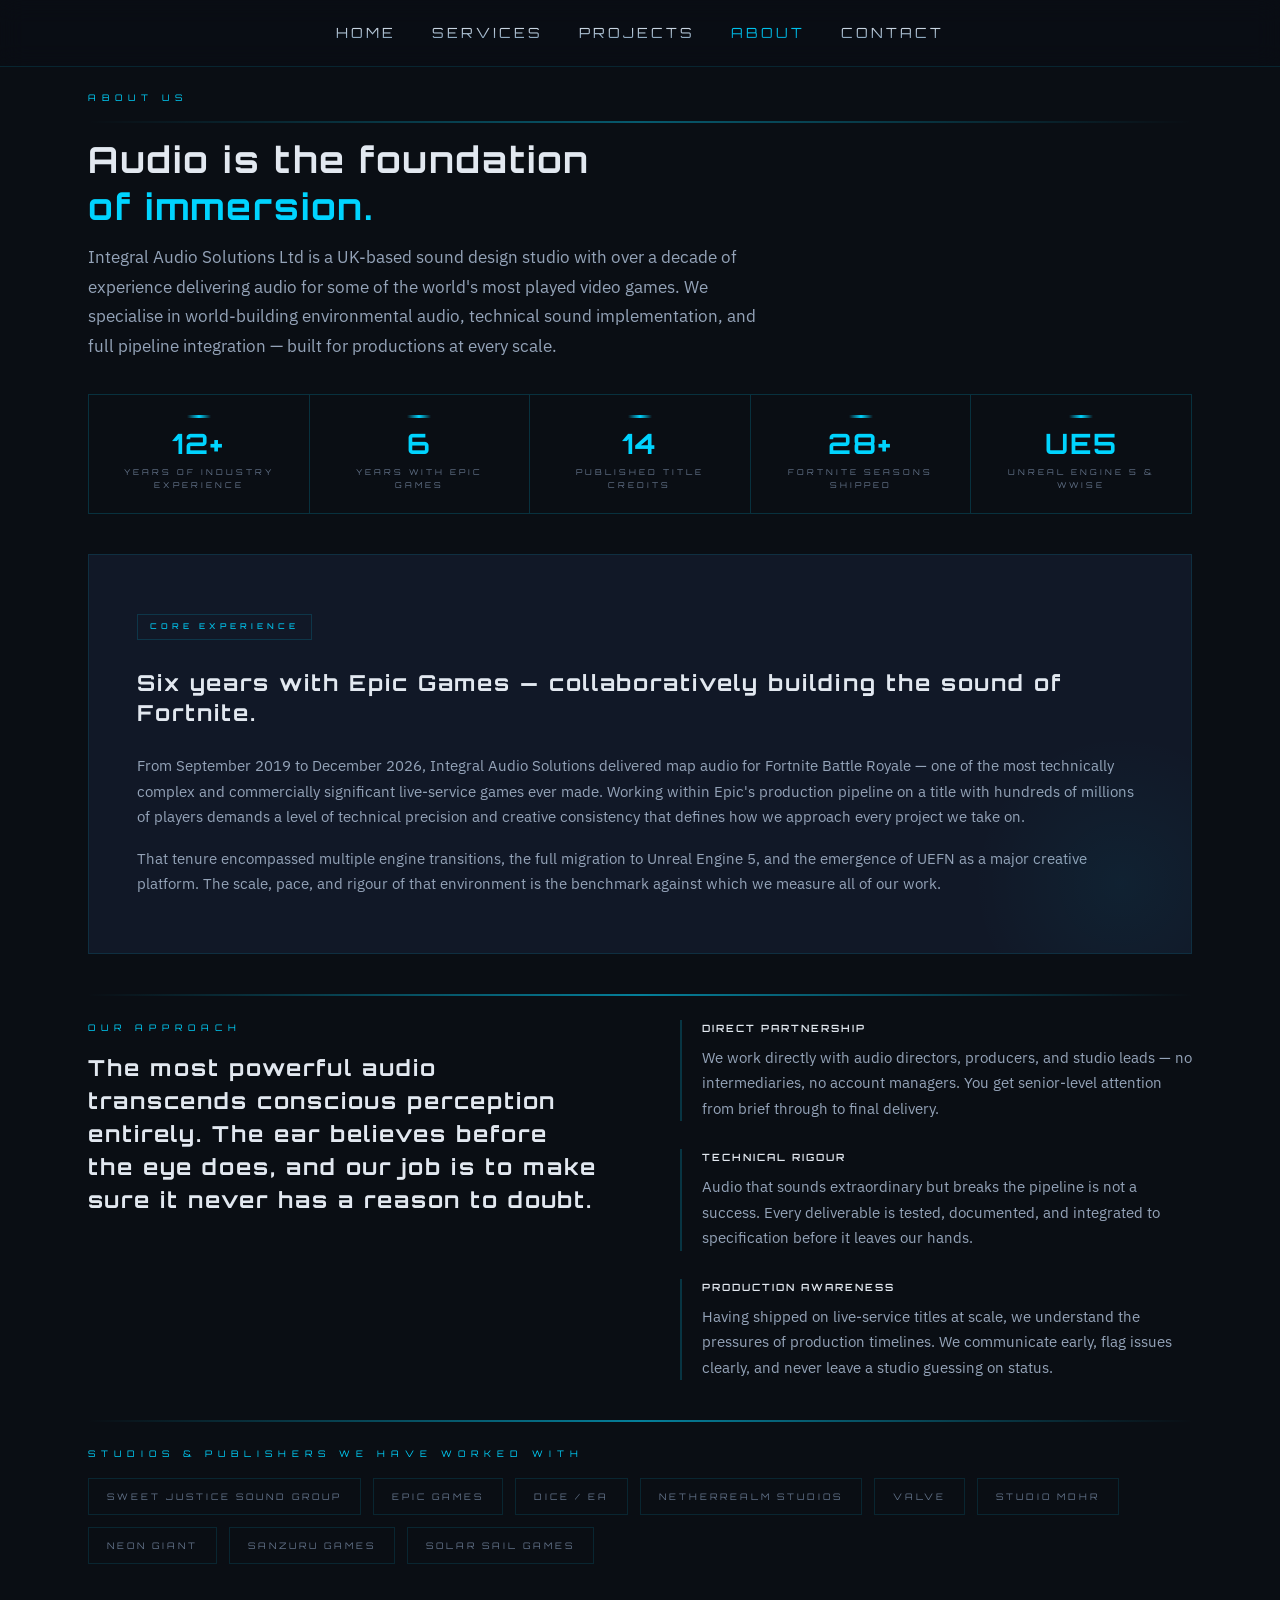
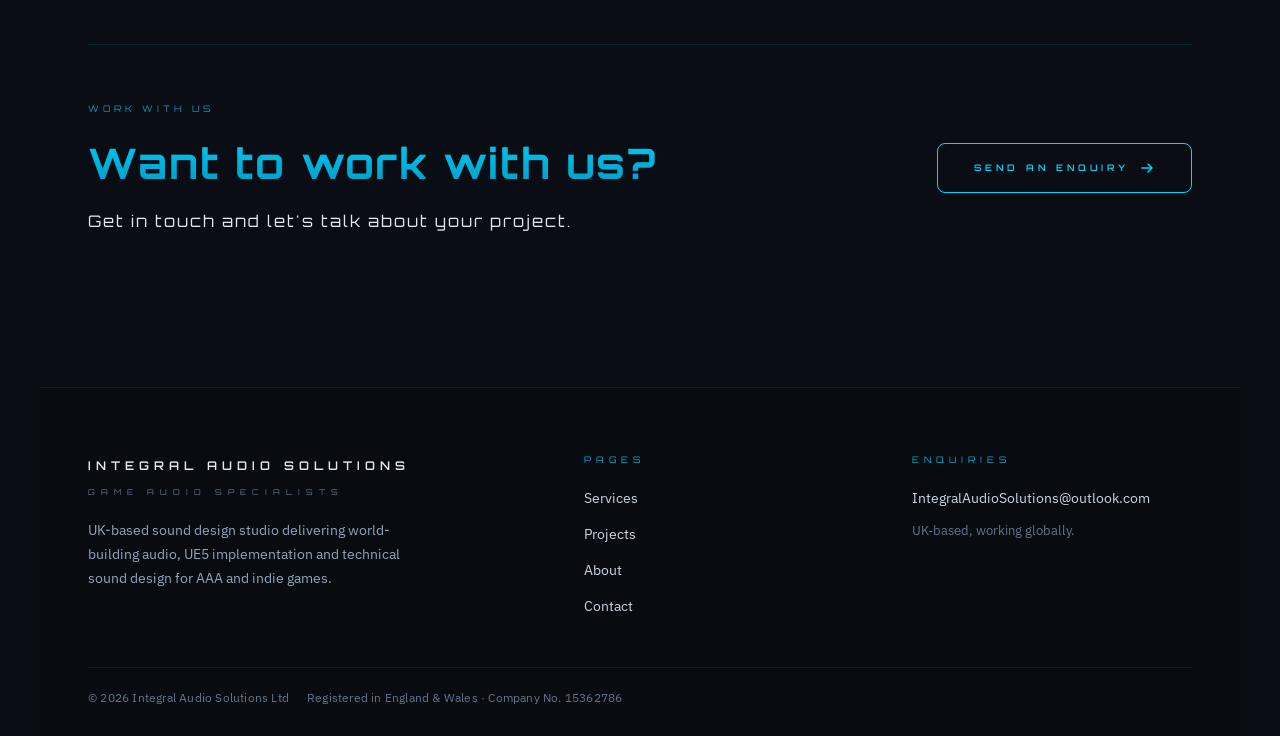
==== commit 0fdb4f0f: "Real stats (28+ Fortnite seasons, 6 years with Epic) and a phone-only back button on inner pages Co-" ====
--- a/pages/about.html
+++ b/pages/about.html
@@ -2,7 +2,9 @@
 <html lang="en-GB">
 <head>
   <meta charset="UTF-8">
-  <meta name="viewport" content="width=device-width, initial-scale=1.0">
+  <!-- Phones: open at 100% (centred, no zooming out past the page edges)
+       and allow zooming in up to 2x for reading -->
+  <meta name="viewport" content="width=device-width, initial-scale=1.0, minimum-scale=1.0, maximum-scale=2.0">
 
   <!-- Scroll fade-ins: switch on early (before the page draws) so items
        start hidden instead of flashing visible then disappearing.
@@ -42,6 +44,9 @@
   <meta property="og:description" content="12+ years of AAA game audio experience. Six years on Fortnite Battle Royale with Epic Games. Specialists in UE5, Wwise, UEFN and world-building environmental audio.">
   <meta property="og:site_name" content="Integral Audio Solutions Ltd">
 
+  <!-- Open connections to Google Fonts early so the fonts arrive sooner -->
+  <link rel="preconnect" href="https://fonts.googleapis.com">
+  <link rel="preconnect" href="https://fonts.gstatic.com" crossorigin>
   <link href="https://fonts.googleapis.com/css2?family=Orbitron:wght@400;600;700&family=IBM+Plex+Sans:wght@400;500;600&display=swap" rel="stylesheet">
 
   <style>
@@ -747,8 +752,7 @@
     /* =====================================================
        SCROLL FADE-INS
        Content slides up 14px and fades in as it enters the
-       screen. Kept deliberately quick (0.38s) so the site
-       feels responsive rather than theatrical. Items that
+       screen over 0.68s — smooth but never sluggish. Items that
        arrive together (e.g. a row of cards) ripple in
        45ms apart, capped so nothing waits long.
 
@@ -797,8 +801,35 @@
     html.rv-on .rv-anim {
       opacity: 1;
       translate: 0 0;
-      transition: opacity 0.38s cubic-bezier(0.2, 0.7, 0.2, 1),
-                  translate 0.38s cubic-bezier(0.2, 0.7, 0.2, 1);
+      transition: opacity 0.68s cubic-bezier(0.2, 0.7, 0.2, 1),
+                  translate 0.68s cubic-bezier(0.2, 0.7, 0.2, 1);
+    }
+
+    /* =====================================================
+       BACK BUTTON — phones only
+       Sits top-left, opposite the ☰ button, and matches it.
+       Works like the browser's own back button; if there is
+       nothing to go back to (e.g. the page was opened from a
+       shared link), it goes to the home page instead.
+       Hidden on desktop.
+       ===================================================== */
+    .nav-back { display: none; }
+    @media (max-width: 700px) {
+      nav { justify-content: space-between; }
+      .nav-back {
+        display: flex;
+        align-items: center;
+        justify-content: center;
+        width: 40px;
+        height: 40px;
+        padding: 0;
+        background: transparent;
+        border: 1px solid var(--border);
+        color: var(--cyan);
+        cursor: pointer;
+        flex-shrink: 0;
+      }
+      .nav-back:active { background: rgba(0, 212, 255, 0.08); }
     }
   </style>
 </head>
@@ -807,6 +838,10 @@
 
   <!-- NAV -->
   <nav>
+    <!-- Back button: phones only (hidden on desktop by CSS) -->
+    <button class="nav-back" id="nav-back" type="button" aria-label="Go back">
+      <svg viewBox="0 0 24 24" width="20" height="20" aria-hidden="true"><path d="M15 5l-7 7 7 7" fill="none" stroke="currentColor" stroke-width="2" stroke-linecap="round" stroke-linejoin="round"/></svg>
+    </button>
     <ul class="nav-links">
       <li><a href="../index.html">Home</a></li>
       <li><a href="services.html">Services</a></li>
@@ -862,8 +897,8 @@
         <div class="stat-label">Published title credits</div>
       </div>
       <div class="stat-item">
-        <div class="stat-number">AAA</div>
-        <div class="stat-label">To Indie — full spectrum</div>
+        <div class="stat-number">28+</div>
+        <div class="stat-label">Fortnite seasons shipped</div>
       </div>
       <div class="stat-item">
         <div class="stat-number">UE5</div>
@@ -1074,5 +1109,18 @@
       }), 4000);
     })();
   </script>
+
+  <script>
+    /* ── Back button (phones only) ───────────────────────────
+       Same as the browser's back button. If this page is the
+       first one in the tab's history, go to the home page. */
+    document.getElementById('nav-back').addEventListener('click', () => {
+      if (history.length > 1) {
+        history.back();
+      } else {
+        location.href = '../index.html';
+      }
+    });
+  </script>
 </body>
 </html>
